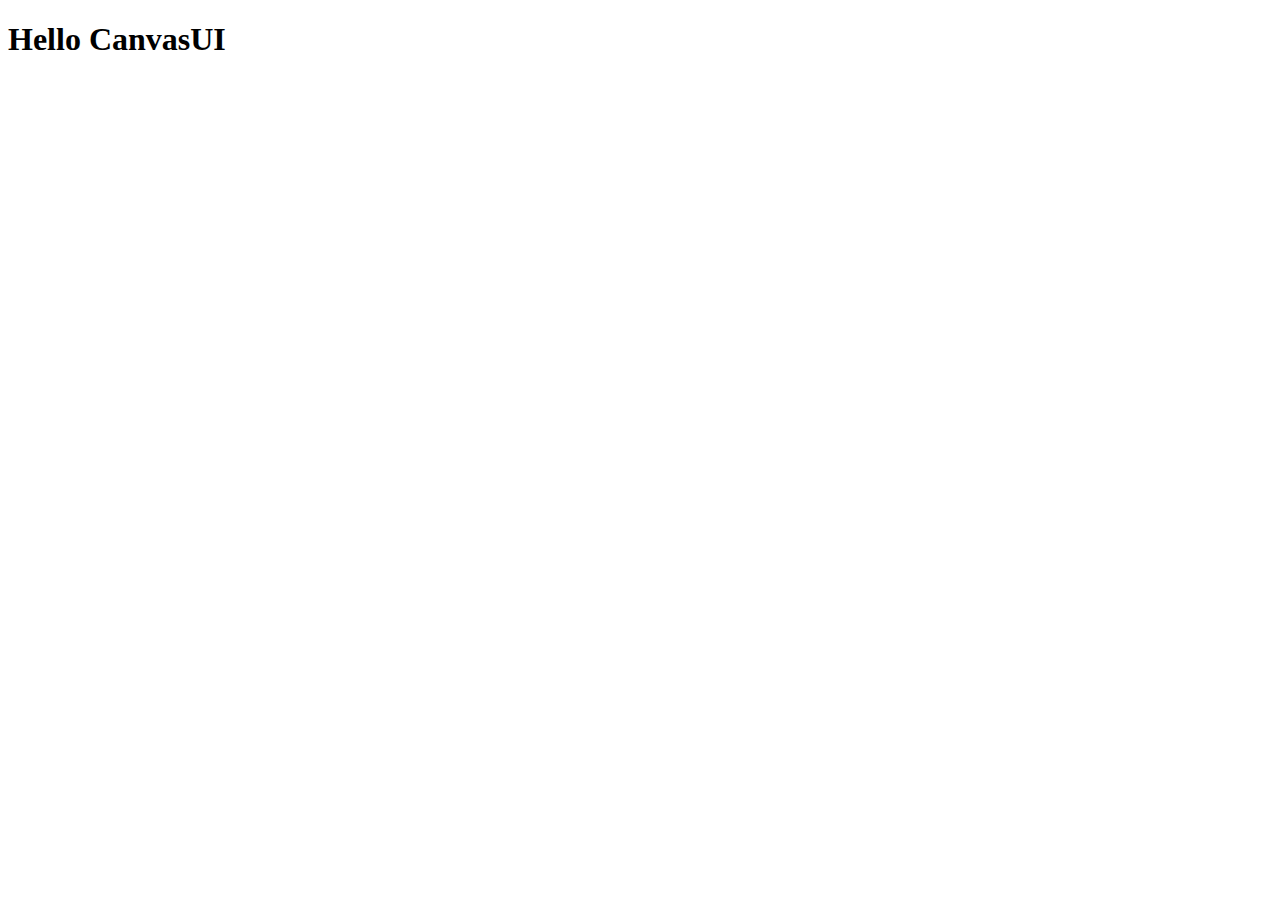
==== index.html @ c82106fd "Create index.html" ====
<!DOCTYPE html>
<html>
<head>
    <meta charset="UTF-8">
    <meta name="viewport" content="width=device-width, initial-scale=1.0">
    <title></title>
</head>
<body>
    <h1>Hello CanvasUI</h1>
</body>
</html>
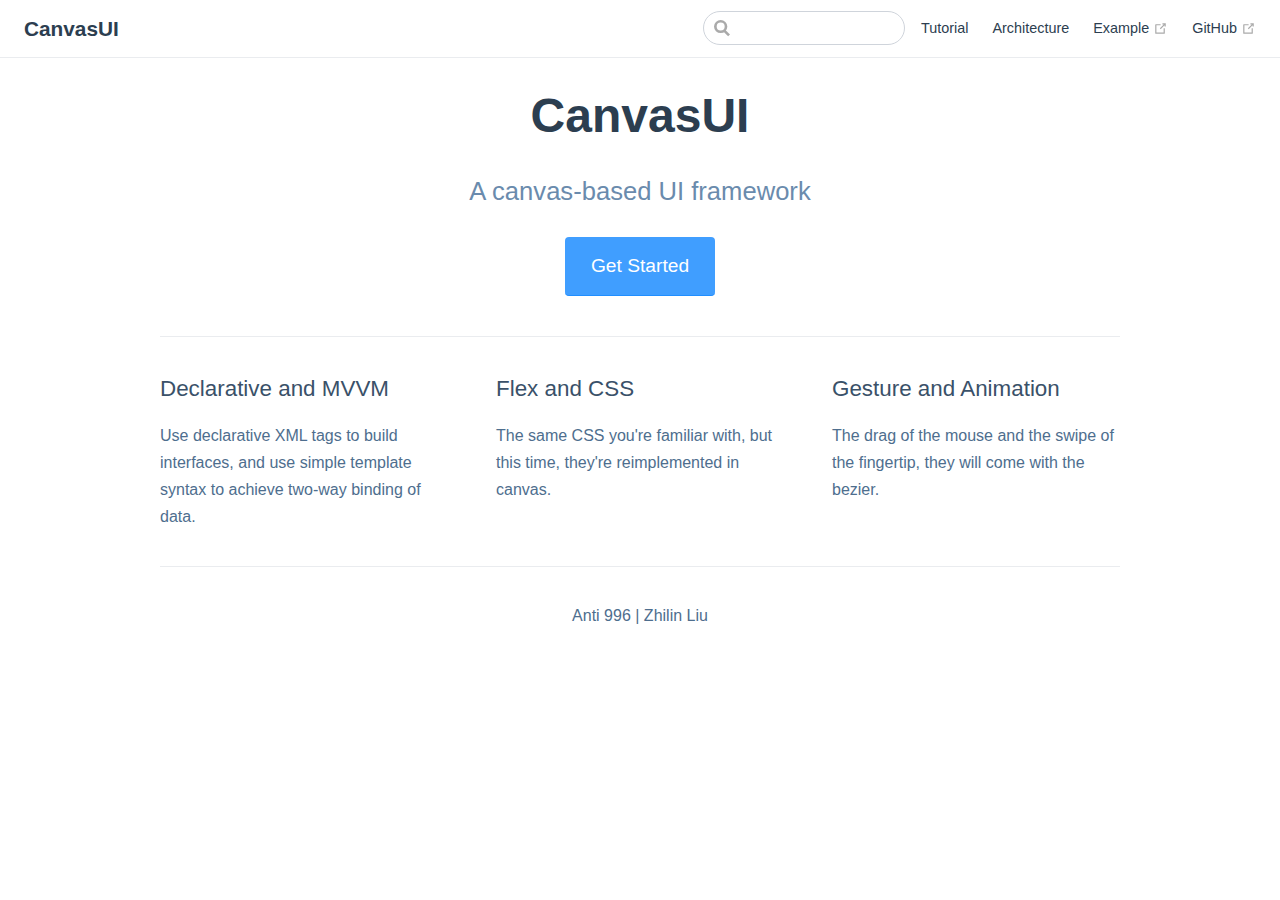
==== commit ed5552cb: "docs" ====
--- a/index.html
+++ b/index.html
@@ -1,11 +1,42 @@
 <!DOCTYPE html>
-<html>
-<head>
-    <meta charset="UTF-8">
-    <meta name="viewport" content="width=device-width, initial-scale=1.0">
-    <title></title>
-</head>
-<body>
-    <h1>Hello CanvasUI</h1>
-</body>
+<html lang="en-US">
+  <head>
+    <meta charset="utf-8">
+    <meta name="viewport" content="width=device-width,initial-scale=1">
+    <title>CanvasUI</title>
+    <meta name="generator" content="VuePress 1.9.7">
+    
+    <meta name="description" content="A canvas-based UI framework">
+    
+    <link rel="preload" href="/assets/css/0.styles.68cac97d.css" as="style"><link rel="preload" href="/assets/js/app.1a27c550.js" as="script"><link rel="preload" href="/assets/js/2.1fdbdfe2.js" as="script"><link rel="preload" href="/assets/js/7.fabf9ad3.js" as="script"><link rel="prefetch" href="/assets/js/3.8dc8bec0.js"><link rel="prefetch" href="/assets/js/4.f2395b78.js"><link rel="prefetch" href="/assets/js/5.ec38914c.js"><link rel="prefetch" href="/assets/js/6.1f639627.js"><link rel="prefetch" href="/assets/js/8.9f7fbe34.js"><link rel="prefetch" href="/assets/js/9.e9fbf378.js">
+    <link rel="stylesheet" href="/assets/css/0.styles.68cac97d.css">
+  </head>
+  <body>
+    <div id="app" data-server-rendered="true"><div class="theme-container no-sidebar"><header class="navbar"><div class="sidebar-button"><svg xmlns="http://www.w3.org/2000/svg" aria-hidden="true" role="img" viewBox="0 0 448 512" class="icon"><path fill="currentColor" d="M436 124H12c-6.627 0-12-5.373-12-12V80c0-6.627 5.373-12 12-12h424c6.627 0 12 5.373 12 12v32c0 6.627-5.373 12-12 12zm0 160H12c-6.627 0-12-5.373-12-12v-32c0-6.627 5.373-12 12-12h424c6.627 0 12 5.373 12 12v32c0 6.627-5.373 12-12 12zm0 160H12c-6.627 0-12-5.373-12-12v-32c0-6.627 5.373-12 12-12h424c6.627 0 12 5.373 12 12v32c0 6.627-5.373 12-12 12z"></path></svg></div> <a href="/" aria-current="page" class="home-link router-link-exact-active router-link-active"><!----> <span class="site-name">CanvasUI</span></a> <div class="links"><div class="search-box"><input aria-label="Search" autocomplete="off" spellcheck="false" value=""> <!----></div> <nav class="nav-links can-hide"><div class="nav-item"><a href="/tutorial/" class="nav-link">
+    Tutorial
+  </a></div><div class="nav-item"><a href="/architecture/" class="nav-link">
+    Architecture
+  </a></div><div class="nav-item"><a href="/example/" target="_blank" rel="noopener noreferrer" class="nav-link external">
+    Example
+    <span><svg xmlns="http://www.w3.org/2000/svg" aria-hidden="true" focusable="false" x="0px" y="0px" viewBox="0 0 100 100" width="15" height="15" class="icon outbound"><path fill="currentColor" d="M18.8,85.1h56l0,0c2.2,0,4-1.8,4-4v-32h-8v28h-48v-48h28v-8h-32l0,0c-2.2,0-4,1.8-4,4v56C14.8,83.3,16.6,85.1,18.8,85.1z"></path> <polygon fill="currentColor" points="45.7,48.7 51.3,54.3 77.2,28.5 77.2,37.2 85.2,37.2 85.2,14.9 62.8,14.9 62.8,22.9 71.5,22.9"></polygon></svg> <span class="sr-only">(opens new window)</span></span></a></div><div class="nav-item"><a href="https://github.com/canvasui/CanvasUI" target="_blank" rel="noopener noreferrer" class="nav-link external">
+    GitHub
+    <span><svg xmlns="http://www.w3.org/2000/svg" aria-hidden="true" focusable="false" x="0px" y="0px" viewBox="0 0 100 100" width="15" height="15" class="icon outbound"><path fill="currentColor" d="M18.8,85.1h56l0,0c2.2,0,4-1.8,4-4v-32h-8v28h-48v-48h28v-8h-32l0,0c-2.2,0-4,1.8-4,4v56C14.8,83.3,16.6,85.1,18.8,85.1z"></path> <polygon fill="currentColor" points="45.7,48.7 51.3,54.3 77.2,28.5 77.2,37.2 85.2,37.2 85.2,14.9 62.8,14.9 62.8,22.9 71.5,22.9"></polygon></svg> <span class="sr-only">(opens new window)</span></span></a></div> <!----></nav></div></header> <div class="sidebar-mask"></div> <aside class="sidebar"><nav class="nav-links"><div class="nav-item"><a href="/tutorial/" class="nav-link">
+    Tutorial
+  </a></div><div class="nav-item"><a href="/architecture/" class="nav-link">
+    Architecture
+  </a></div><div class="nav-item"><a href="/example/" target="_blank" rel="noopener noreferrer" class="nav-link external">
+    Example
+    <span><svg xmlns="http://www.w3.org/2000/svg" aria-hidden="true" focusable="false" x="0px" y="0px" viewBox="0 0 100 100" width="15" height="15" class="icon outbound"><path fill="currentColor" d="M18.8,85.1h56l0,0c2.2,0,4-1.8,4-4v-32h-8v28h-48v-48h28v-8h-32l0,0c-2.2,0-4,1.8-4,4v56C14.8,83.3,16.6,85.1,18.8,85.1z"></path> <polygon fill="currentColor" points="45.7,48.7 51.3,54.3 77.2,28.5 77.2,37.2 85.2,37.2 85.2,14.9 62.8,14.9 62.8,22.9 71.5,22.9"></polygon></svg> <span class="sr-only">(opens new window)</span></span></a></div><div class="nav-item"><a href="https://github.com/canvasui/CanvasUI" target="_blank" rel="noopener noreferrer" class="nav-link external">
+    GitHub
+    <span><svg xmlns="http://www.w3.org/2000/svg" aria-hidden="true" focusable="false" x="0px" y="0px" viewBox="0 0 100 100" width="15" height="15" class="icon outbound"><path fill="currentColor" d="M18.8,85.1h56l0,0c2.2,0,4-1.8,4-4v-32h-8v28h-48v-48h28v-8h-32l0,0c-2.2,0-4,1.8-4,4v56C14.8,83.3,16.6,85.1,18.8,85.1z"></path> <polygon fill="currentColor" points="45.7,48.7 51.3,54.3 77.2,28.5 77.2,37.2 85.2,37.2 85.2,14.9 62.8,14.9 62.8,22.9 71.5,22.9"></polygon></svg> <span class="sr-only">(opens new window)</span></span></a></div> <!----></nav>  <ul class="sidebar-links"><li><section class="sidebar-group depth-0"><p class="sidebar-heading open"><span>Home</span> <!----></p> <!----></section></li></ul> </aside> <main aria-labelledby="main-title" class="home"><header class="hero"><!----> <h1 id="main-title">
+        CanvasUI
+      </h1> <p class="description">
+        A canvas-based UI framework
+      </p> <p class="action"><a href="/tutorial/" class="nav-link action-button">
+    Get Started
+  </a></p></header> <div class="features"><div class="feature"><h2>Declarative and MVVM</h2> <p>Use declarative XML tags to build interfaces, and use simple template syntax to achieve two-way binding of data.</p></div><div class="feature"><h2>Flex and CSS</h2> <p>The same CSS you're familiar with, but this time, they're reimplemented in canvas.</p></div><div class="feature"><h2>Gesture and Animation</h2> <p>The drag of the mouse and the swipe of the fingertip, they will come with the bezier.</p></div></div> <div class="theme-default-content custom content__default"></div> <div class="footer">
+      Anti 996 | Zhilin Liu
+    </div></main></div><div class="global-ui"></div></div>
+    <script src="/assets/js/app.1a27c550.js" defer></script><script src="/assets/js/2.1fdbdfe2.js" defer></script><script src="/assets/js/7.fabf9ad3.js" defer></script>
+  </body>
 </html>
--- a/assets/css/0.styles.68cac97d.css
+++ b/assets/css/0.styles.68cac97d.css
@@ -0,0 +1 @@
+code[class*=language-],pre[class*=language-]{color:#ccc;background:none;font-family:Consolas,Monaco,Andale Mono,Ubuntu Mono,monospace;font-size:1em;text-align:left;white-space:pre;word-spacing:normal;word-break:normal;word-wrap:normal;line-height:1.5;-moz-tab-size:4;-o-tab-size:4;tab-size:4;-webkit-hyphens:none;hyphens:none}pre[class*=language-]{padding:1em;margin:.5em 0;overflow:auto}:not(pre)>code[class*=language-],pre[class*=language-]{background:#2d2d2d}:not(pre)>code[class*=language-]{padding:.1em;border-radius:.3em;white-space:normal}.token.block-comment,.token.cdata,.token.comment,.token.doctype,.token.prolog{color:#999}.token.punctuation{color:#ccc}.token.attr-name,.token.deleted,.token.namespace,.token.tag{color:#e2777a}.token.function-name{color:#6196cc}.token.boolean,.token.function,.token.number{color:#f08d49}.token.class-name,.token.constant,.token.property,.token.symbol{color:#f8c555}.token.atrule,.token.builtin,.token.important,.token.keyword,.token.selector{color:#cc99cd}.token.attr-value,.token.char,.token.regex,.token.string,.token.variable{color:#7ec699}.token.entity,.token.operator,.token.url{color:#67cdcc}.token.bold,.token.important{font-weight:700}.token.italic{font-style:italic}.token.entity{cursor:help}.token.inserted{color:green}.theme-default-content code{color:#476582;padding:.25rem .5rem;margin:0;font-size:.85em;background-color:rgba(27,31,35,.05);border-radius:3px}.theme-default-content code .token.deleted{color:#ec5975}.theme-default-content code .token.inserted{color:#409eff}.theme-default-content pre,.theme-default-content pre[class*=language-]{line-height:1.4;padding:1.25rem 1.5rem;margin:.85rem 0;background-color:#282c34;border-radius:6px;overflow:auto}.theme-default-content pre[class*=language-] code,.theme-default-content pre code{color:#fff;padding:0;background-color:transparent;border-radius:0}div[class*=language-]{position:relative;background-color:#282c34;border-radius:6px}div[class*=language-] .highlight-lines{-webkit-user-select:none;user-select:none;padding-top:1.3rem;position:absolute;top:0;left:0;width:100%;line-height:1.4}div[class*=language-] .highlight-lines .highlighted{background-color:rgba(0,0,0,.66)}div[class*=language-] pre,div[class*=language-] pre[class*=language-]{background:transparent;position:relative;z-index:1}div[class*=language-]:before{position:absolute;z-index:3;top:.8em;right:1em;font-size:.75rem;color:hsla(0,0%,100%,.4)}div[class*=language-]:not(.line-numbers-mode) .line-numbers-wrapper{display:none}div[class*=language-].line-numbers-mode .highlight-lines .highlighted{position:relative}div[class*=language-].line-numbers-mode .highlight-lines .highlighted:before{content:" ";position:absolute;z-index:3;left:0;top:0;display:block;width:3.5rem;height:100%;background-color:rgba(0,0,0,.66)}div[class*=language-].line-numbers-mode pre{padding-left:4.5rem;vertical-align:middle}div[class*=language-].line-numbers-mode .line-numbers-wrapper{position:absolute;top:0;width:3.5rem;text-align:center;color:hsla(0,0%,100%,.3);padding:1.25rem 0;line-height:1.4}div[class*=language-].line-numbers-mode .line-numbers-wrapper br{-webkit-user-select:none;user-select:none}div[class*=language-].line-numbers-mode .line-numbers-wrapper .line-number{position:relative;z-index:4;-webkit-user-select:none;user-select:none;font-size:.85em}div[class*=language-].line-numbers-mode:after{content:"";position:absolute;z-index:2;top:0;left:0;width:3.5rem;height:100%;border-radius:6px 0 0 6px;border-right:1px solid rgba(0,0,0,.66);background-color:#282c34}div[class~=language-js]:before{content:"js"}div[class~=language-ts]:before{content:"ts"}div[class~=language-html]:before{content:"html"}div[class~=language-md]:before{content:"md"}div[class~=language-vue]:before{content:"vue"}div[class~=language-css]:before{content:"css"}div[class~=language-sass]:before{content:"sass"}div[class~=language-scss]:before{content:"scss"}div[class~=language-less]:before{content:"less"}div[class~=language-stylus]:before{content:"stylus"}div[class~=language-go]:before{content:"go"}div[class~=language-java]:before{content:"java"}div[class~=language-c]:before{content:"c"}div[class~=language-sh]:before{content:"sh"}div[class~=language-yaml]:before{content:"yaml"}div[class~=language-py]:before{content:"py"}div[class~=language-docker]:before{content:"docker"}div[class~=language-dockerfile]:before{content:"dockerfile"}div[class~=language-makefile]:before{content:"makefile"}div[class~=language-javascript]:before{content:"js"}div[class~=language-typescript]:before{content:"ts"}div[class~=language-markup]:before{content:"html"}div[class~=language-markdown]:before{content:"md"}div[class~=language-json]:before{content:"json"}div[class~=language-ruby]:before{content:"rb"}div[class~=language-python]:before{content:"py"}div[class~=language-bash]:before{content:"sh"}div[class~=language-php]:before{content:"php"}.custom-block .custom-block-title{font-weight:600;margin-bottom:-.4rem}.custom-block.danger,.custom-block.tip,.custom-block.warning{padding:.1rem 1.5rem;border-left-width:.5rem;border-left-style:solid;margin:1rem 0}.custom-block.tip{background-color:#f3f5f7;border-color:#42b983}.custom-block.warning{background-color:rgba(255,229,100,.3);border-color:#e7c000;color:#6b5900}.custom-block.warning .custom-block-title{color:#b29400}.custom-block.warning a{color:#2c3e50}.custom-block.danger{background-color:#ffe6e6;border-color:#c00;color:#4d0000}.custom-block.danger .custom-block-title{color:#900}.custom-block.danger a{color:#2c3e50}.custom-block.details{display:block;position:relative;border-radius:2px;margin:1.6em 0;padding:1.6em;background-color:#eee}.custom-block.details h4{margin-top:0}.custom-block.details figure:last-child,.custom-block.details p:last-child{margin-bottom:0;padding-bottom:0}.custom-block.details summary{outline:none;cursor:pointer}.arrow{display:inline-block;width:0;height:0}.arrow.up{border-bottom:6px solid #ccc}.arrow.down,.arrow.up{border-left:4px solid transparent;border-right:4px solid transparent}.arrow.down{border-top:6px solid #ccc}.arrow.right{border-left:6px solid #ccc}.arrow.left,.arrow.right{border-top:4px solid transparent;border-bottom:4px solid transparent}.arrow.left{border-right:6px solid #ccc}.theme-default-content:not(.custom){max-width:740px;margin:0 auto;padding:2rem 2.5rem}@media (max-width:959px){.theme-default-content:not(.custom){padding:2rem}}@media (max-width:419px){.theme-default-content:not(.custom){padding:1.5rem}}.table-of-contents .badge{vertical-align:middle}body,html{padding:0;margin:0;background-color:#fff}body{font-family:-apple-system,BlinkMacSystemFont,Segoe UI,Roboto,Oxygen,Ubuntu,Cantarell,Fira Sans,Droid Sans,Helvetica Neue,sans-serif;-webkit-font-smoothing:antialiased;-moz-osx-font-smoothing:grayscale;font-size:16px;color:#2c3e50}.page{padding-left:20rem}.navbar{z-index:20;right:0;height:3.6rem;background-color:#fff;box-sizing:border-box;border-bottom:1px solid #eaecef}.navbar,.sidebar-mask{position:fixed;top:0;left:0}.sidebar-mask{z-index:9;width:100vw;height:100vh;display:none}.sidebar{font-size:16px;background-color:#fff;width:20rem;position:fixed;z-index:10;margin:0;top:3.6rem;left:0;bottom:0;box-sizing:border-box;border-right:1px solid #eaecef;overflow-y:auto}.theme-default-content:not(.custom)>:first-child{margin-top:3.6rem}.theme-default-content:not(.custom) a:hover{text-decoration:underline}.theme-default-content:not(.custom) p.demo{padding:1rem 1.5rem;border:1px solid #ddd;border-radius:4px}.theme-default-content:not(.custom) img{max-width:100%}.theme-default-content.custom{padding:0;margin:0}.theme-default-content.custom img{max-width:100%}a{font-weight:500;text-decoration:none}a,p a code{color:#409eff}p a code{font-weight:400}kbd{background:#eee;border:.15rem solid #ddd;border-bottom:.25rem solid #ddd;border-radius:.15rem;padding:0 .15em}blockquote{font-size:1rem;color:#999;border-left:.2rem solid #dfe2e5;margin:1rem 0;padding:.25rem 0 .25rem 1rem}blockquote>p{margin:0}ol,ul{padding-left:1.2em}strong{font-weight:600}h1,h2,h3,h4,h5,h6{font-weight:600;line-height:1.25}.theme-default-content:not(.custom)>h1,.theme-default-content:not(.custom)>h2,.theme-default-content:not(.custom)>h3,.theme-default-content:not(.custom)>h4,.theme-default-content:not(.custom)>h5,.theme-default-content:not(.custom)>h6{margin-top:-3.1rem;padding-top:4.6rem;margin-bottom:0}.theme-default-content:not(.custom)>h1:first-child,.theme-default-content:not(.custom)>h2:first-child,.theme-default-content:not(.custom)>h3:first-child,.theme-default-content:not(.custom)>h4:first-child,.theme-default-content:not(.custom)>h5:first-child,.theme-default-content:not(.custom)>h6:first-child{margin-top:-1.5rem;margin-bottom:1rem}.theme-default-content:not(.custom)>h1:first-child+.custom-block,.theme-default-content:not(.custom)>h1:first-child+p,.theme-default-content:not(.custom)>h1:first-child+pre,.theme-default-content:not(.custom)>h2:first-child+.custom-block,.theme-default-content:not(.custom)>h2:first-child+p,.theme-default-content:not(.custom)>h2:first-child+pre,.theme-default-content:not(.custom)>h3:first-child+.custom-block,.theme-default-content:not(.custom)>h3:first-child+p,.theme-default-content:not(.custom)>h3:first-child+pre,.theme-default-content:not(.custom)>h4:first-child+.custom-block,.theme-default-content:not(.custom)>h4:first-child+p,.theme-default-content:not(.custom)>h4:first-child+pre,.theme-default-content:not(.custom)>h5:first-child+.custom-block,.theme-default-content:not(.custom)>h5:first-child+p,.theme-default-content:not(.custom)>h5:first-child+pre,.theme-default-content:not(.custom)>h6:first-child+.custom-block,.theme-default-content:not(.custom)>h6:first-child+p,.theme-default-content:not(.custom)>h6:first-child+pre{margin-top:2rem}h1:focus .header-anchor,h1:hover .header-anchor,h2:focus .header-anchor,h2:hover .header-anchor,h3:focus .header-anchor,h3:hover .header-anchor,h4:focus .header-anchor,h4:hover .header-anchor,h5:focus .header-anchor,h5:hover .header-anchor,h6:focus .header-anchor,h6:hover .header-anchor{opacity:1}h1{font-size:2.2rem}h2{font-size:1.65rem;padding-bottom:.3rem;border-bottom:1px solid #eaecef}h3{font-size:1.35rem}a.header-anchor{font-size:.85em;float:left;margin-left:-.87em;padding-right:.23em;margin-top:.125em;opacity:0}a.header-anchor:focus,a.header-anchor:hover{text-decoration:none}.line-number,code,kbd{font-family:source-code-pro,Menlo,Monaco,Consolas,Courier New,monospace}ol,p,ul{line-height:1.7}hr{border:0;border-top:1px solid #eaecef}table{border-collapse:collapse;margin:1rem 0;display:block;overflow-x:auto}tr{border-top:1px solid #dfe2e5}tr:nth-child(2n){background-color:#f6f8fa}td,th{border:1px solid #dfe2e5;padding:.6em 1em}.theme-container.sidebar-open .sidebar-mask{display:block}.theme-container.no-navbar .theme-default-content:not(.custom)>h1,.theme-container.no-navbar h2,.theme-container.no-navbar h3,.theme-container.no-navbar h4,.theme-container.no-navbar h5,.theme-container.no-navbar h6{margin-top:1.5rem;padding-top:0}.theme-container.no-navbar .sidebar{top:0}@media (min-width:720px){.theme-container.no-sidebar .sidebar{display:none}.theme-container.no-sidebar .page{padding-left:0}}@media (max-width:959px){.sidebar{font-size:15px;width:16.4rem}.page{padding-left:16.4rem}}@media (max-width:719px){.sidebar{top:0;padding-top:3.6rem;transform:translateX(-100%);transition:transform .2s ease}.page{padding-left:0}.theme-container.sidebar-open .sidebar{transform:translateX(0)}.theme-container.no-navbar .sidebar{padding-top:0}}@media (max-width:419px){h1{font-size:1.9rem}.theme-default-content div[class*=language-]{margin:.85rem -1.5rem;border-radius:0}}#nprogress{pointer-events:none}#nprogress .bar{background:#409eff;position:fixed;z-index:1031;top:0;left:0;width:100%;height:2px}#nprogress .peg{display:block;position:absolute;right:0;width:100px;height:100%;box-shadow:0 0 10px #409eff,0 0 5px #409eff;opacity:1;transform:rotate(3deg) translateY(-4px)}#nprogress .spinner{display:block;position:fixed;z-index:1031;top:15px;right:15px}#nprogress .spinner-icon{width:18px;height:18px;box-sizing:border-box;border-color:#409eff transparent transparent #409eff;border-style:solid;border-width:2px;border-radius:50%;-webkit-animation:nprogress-spinner .4s linear infinite;animation:nprogress-spinner .4s linear infinite}.nprogress-custom-parent{overflow:hidden;position:relative}.nprogress-custom-parent #nprogress .bar,.nprogress-custom-parent #nprogress .spinner{position:absolute}@-webkit-keyframes nprogress-spinner{0%{transform:rotate(0deg)}to{transform:rotate(1turn)}}@keyframes nprogress-spinner{0%{transform:rotate(0deg)}to{transform:rotate(1turn)}}.icon.outbound{color:#aaa;display:inline-block;vertical-align:middle;position:relative;top:-1px}.sr-only{position:absolute;width:1px;height:1px;padding:0;margin:-1px;overflow:hidden;clip:rect(0,0,0,0);white-space:nowrap;border-width:0}.home{padding:3.6rem 2rem 0;max-width:960px;margin:0 auto;display:block}.home .hero{text-align:center}.home .hero img{max-width:100%;max-height:280px;display:block;margin:3rem auto 1.5rem}.home .hero h1{font-size:3rem}.home .hero .action,.home .hero .description,.home .hero h1{margin:1.8rem auto}.home .hero .description{max-width:35rem;font-size:1.6rem;line-height:1.3;color:#6a8bad}.home .hero .action-button{display:inline-block;font-size:1.2rem;color:#fff;background-color:#409eff;padding:.8rem 1.6rem;border-radius:4px;transition:background-color .1s ease;box-sizing:border-box;border-bottom:1px solid #208eff}.home .hero .action-button:hover{background-color:#53a8ff}.home .features{border-top:1px solid #eaecef;padding:1.2rem 0;margin-top:2.5rem;display:flex;flex-wrap:wrap;align-items:flex-start;align-content:stretch;justify-content:space-between}.home .feature{flex-grow:1;flex-basis:30%;max-width:30%}.home .feature h2{font-size:1.4rem;font-weight:500;border-bottom:none;padding-bottom:0;color:#3a5169}.home .feature p{color:#4e6e8e}.home .footer{padding:2.5rem;border-top:1px solid #eaecef;text-align:center;color:#4e6e8e}@media (max-width:719px){.home .features{flex-direction:column}.home .feature{max-width:100%;padding:0 2.5rem}}@media (max-width:419px){.home{padding-left:1.5rem;padding-right:1.5rem}.home .hero img{max-height:210px;margin:2rem auto 1.2rem}.home .hero h1{font-size:2rem}.home .hero .action,.home .hero .description,.home .hero h1{margin:1.2rem auto}.home .hero .description{font-size:1.2rem}.home .hero .action-button{font-size:1rem;padding:.6rem 1.2rem}.home .feature h2{font-size:1.25rem}}.search-box{display:inline-block;position:relative;margin-right:1rem}.search-box input{cursor:text;width:10rem;height:2rem;color:#4e6e8e;display:inline-block;border:1px solid #cfd4db;border-radius:2rem;font-size:.9rem;line-height:2rem;padding:0 .5rem 0 2rem;outline:none;transition:all .2s ease;background:#fff url(/assets/img/search.83621669.svg) .6rem .5rem no-repeat;background-size:1rem}.search-box input:focus{cursor:auto;border-color:#409eff}.search-box .suggestions{background:#fff;width:20rem;position:absolute;top:2rem;border:1px solid #cfd4db;border-radius:6px;padding:.4rem;list-style-type:none}.search-box .suggestions.align-right{right:0}.search-box .suggestion{line-height:1.4;padding:.4rem .6rem;border-radius:4px;cursor:pointer}.search-box .suggestion a{white-space:normal;color:#5d82a6}.search-box .suggestion a .page-title{font-weight:600}.search-box .suggestion a .header{font-size:.9em;margin-left:.25em}.search-box .suggestion.focused{background-color:#f3f4f5}.search-box .suggestion.focused a{color:#409eff}@media (max-width:959px){.search-box input{cursor:pointer;width:0;border-color:transparent;position:relative}.search-box input:focus{cursor:text;left:0;width:10rem}}@media (-ms-high-contrast:none){.search-box input{height:2rem}}@media (max-width:959px) and (min-width:719px){.search-box .suggestions{left:0}}@media (max-width:719px){.search-box{margin-right:0}.search-box input{left:1rem}.search-box .suggestions{right:0}}@media (max-width:419px){.search-box .suggestions{width:calc(100vw - 4rem)}.search-box input:focus{width:8rem}}.sidebar-button{cursor:pointer;display:none;width:1.25rem;height:1.25rem;position:absolute;padding:.6rem;top:.6rem;left:1rem}.sidebar-button .icon{display:block;width:1.25rem;height:1.25rem}@media (max-width:719px){.sidebar-button{display:block}}.dropdown-enter,.dropdown-leave-to{height:0!important}.dropdown-wrapper{cursor:pointer}.dropdown-wrapper .dropdown-title,.dropdown-wrapper .mobile-dropdown-title{display:block;font-size:.9rem;font-family:inherit;cursor:inherit;padding:inherit;line-height:1.4rem;background:transparent;border:none;font-weight:500;color:#2c3e50}.dropdown-wrapper .dropdown-title:hover,.dropdown-wrapper .mobile-dropdown-title:hover{border-color:transparent}.dropdown-wrapper .dropdown-title .arrow,.dropdown-wrapper .mobile-dropdown-title .arrow{vertical-align:middle;margin-top:-1px;margin-left:.4rem}.dropdown-wrapper .mobile-dropdown-title{display:none;font-weight:600}.dropdown-wrapper .mobile-dropdown-title font-size inherit:hover{color:#409eff}.dropdown-wrapper .nav-dropdown .dropdown-item{color:inherit;line-height:1.7rem}.dropdown-wrapper .nav-dropdown .dropdown-item h4{margin:.45rem 0 0;border-top:1px solid #eee;padding:1rem 1.5rem .45rem 1.25rem}.dropdown-wrapper .nav-dropdown .dropdown-item .dropdown-subitem-wrapper{padding:0;list-style:none}.dropdown-wrapper .nav-dropdown .dropdown-item .dropdown-subitem-wrapper .dropdown-subitem{font-size:.9em}.dropdown-wrapper .nav-dropdown .dropdown-item a{display:block;line-height:1.7rem;position:relative;border-bottom:none;font-weight:400;margin-bottom:0;padding:0 1.5rem 0 1.25rem}.dropdown-wrapper .nav-dropdown .dropdown-item a.router-link-active,.dropdown-wrapper .nav-dropdown .dropdown-item a:hover{color:#409eff}.dropdown-wrapper .nav-dropdown .dropdown-item a.router-link-active:after{content:"";width:0;height:0;border-left:5px solid #409eff;border-top:3px solid transparent;border-bottom:3px solid transparent;position:absolute;top:calc(50% - 2px);left:9px}.dropdown-wrapper .nav-dropdown .dropdown-item:first-child h4{margin-top:0;padding-top:0;border-top:0}@media (max-width:719px){.dropdown-wrapper.open .dropdown-title{margin-bottom:.5rem}.dropdown-wrapper .dropdown-title{display:none}.dropdown-wrapper .mobile-dropdown-title{display:block}.dropdown-wrapper .nav-dropdown{transition:height .1s ease-out;overflow:hidden}.dropdown-wrapper .nav-dropdown .dropdown-item h4{border-top:0;margin-top:0;padding-top:0}.dropdown-wrapper .nav-dropdown .dropdown-item>a,.dropdown-wrapper .nav-dropdown .dropdown-item h4{font-size:15px;line-height:2rem}.dropdown-wrapper .nav-dropdown .dropdown-item .dropdown-subitem{font-size:14px;padding-left:1rem}}@media (min-width:719px){.dropdown-wrapper{height:1.8rem}.dropdown-wrapper.open .nav-dropdown,.dropdown-wrapper:hover .nav-dropdown{display:block!important}.dropdown-wrapper.open:blur{display:none}.dropdown-wrapper .nav-dropdown{display:none;height:auto!important;box-sizing:border-box;max-height:calc(100vh - 2.7rem);overflow-y:auto;position:absolute;top:100%;right:0;background-color:#fff;padding:.6rem 0;border:1px solid;border-color:#ddd #ddd #ccc;text-align:left;border-radius:.25rem;white-space:nowrap;margin:0}}.nav-links{display:inline-block}.nav-links a{line-height:1.4rem;color:inherit}.nav-links a.router-link-active,.nav-links a:hover{color:#409eff}.nav-links .nav-item{position:relative;display:inline-block;margin-left:1.5rem;line-height:2rem}.nav-links .nav-item:first-child{margin-left:0}.nav-links .repo-link{margin-left:1.5rem}@media (max-width:719px){.nav-links .nav-item,.nav-links .repo-link{margin-left:0}}@media (min-width:719px){.nav-links a.router-link-active,.nav-links a:hover{color:#2c3e50}.nav-item>a:not(.external).router-link-active,.nav-item>a:not(.external):hover{margin-bottom:-2px;border-bottom:2px solid #4fa6ff}}.navbar{padding:.7rem 1.5rem;line-height:2.2rem}.navbar a,.navbar img,.navbar span{display:inline-block}.navbar .logo{height:2.2rem;min-width:2.2rem;margin-right:.8rem;vertical-align:top}.navbar .site-name{font-size:1.3rem;font-weight:600;color:#2c3e50;position:relative}.navbar .links{padding-left:1.5rem;box-sizing:border-box;background-color:#fff;white-space:nowrap;font-size:.9rem;position:absolute;right:1.5rem;top:.7rem;display:flex}.navbar .links .search-box{flex:0 0 auto;vertical-align:top}@media (max-width:719px){.navbar{padding-left:4rem}.navbar .can-hide{display:none}.navbar .links{padding-left:1.5rem}.navbar .site-name{width:calc(100vw - 9.4rem);overflow:hidden;white-space:nowrap;text-overflow:ellipsis}}.page-edit{max-width:740px;margin:0 auto;padding:2rem 2.5rem}@media (max-width:959px){.page-edit{padding:2rem}}@media (max-width:419px){.page-edit{padding:1.5rem}}.page-edit{padding-top:1rem;padding-bottom:1rem;overflow:auto}.page-edit .edit-link{display:inline-block}.page-edit .edit-link a{color:#4e6e8e;margin-right:.25rem}.page-edit .last-updated{float:right;font-size:.9em}.page-edit .last-updated .prefix{font-weight:500;color:#4e6e8e}.page-edit .last-updated .time{font-weight:400;color:#767676}@media (max-width:719px){.page-edit .edit-link{margin-bottom:.5rem}.page-edit .last-updated{font-size:.8em;float:none;text-align:left}}.page-nav{max-width:740px;margin:0 auto;padding:2rem 2.5rem}@media (max-width:959px){.page-nav{padding:2rem}}@media (max-width:419px){.page-nav{padding:1.5rem}}.page-nav{padding-top:1rem;padding-bottom:0}.page-nav .inner{min-height:2rem;margin-top:0;border-top:1px solid #eaecef;padding-top:1rem;overflow:auto}.page-nav .next{float:right}.page{padding-bottom:2rem;display:block}.sidebar-group .sidebar-group{padding-left:.5em}.sidebar-group:not(.collapsable) .sidebar-heading:not(.clickable){cursor:auto;color:inherit}.sidebar-group.is-sub-group{padding-left:0}.sidebar-group.is-sub-group>.sidebar-heading{font-size:.95em;line-height:1.4;font-weight:400;padding-left:2rem}.sidebar-group.is-sub-group>.sidebar-heading:not(.clickable){opacity:.5}.sidebar-group.is-sub-group>.sidebar-group-items{padding-left:1rem}.sidebar-group.is-sub-group>.sidebar-group-items>li>.sidebar-link{font-size:.95em;border-left:none}.sidebar-group.depth-2>.sidebar-heading{border-left:none}.sidebar-heading{color:#2c3e50;transition:color .15s ease;cursor:pointer;font-size:1.1em;font-weight:700;padding:.35rem 1.5rem .35rem 1.25rem;width:100%;box-sizing:border-box;margin:0;border-left:.25rem solid transparent}.sidebar-heading.open,.sidebar-heading:hover{color:inherit}.sidebar-heading .arrow{position:relative;top:-.12em;left:.5em}.sidebar-heading.clickable.active{font-weight:600;color:#409eff;border-left-color:#409eff}.sidebar-heading.clickable:hover{color:#409eff}.sidebar-group-items{transition:height .1s ease-out;font-size:.95em;overflow:hidden}.sidebar .sidebar-sub-headers{padding-left:1rem;font-size:.95em}a.sidebar-link{font-size:1em;font-weight:400;display:inline-block;color:#2c3e50;border-left:.25rem solid transparent;padding:.35rem 1rem .35rem 1.25rem;line-height:1.4;width:100%;box-sizing:border-box}a.sidebar-link:hover{color:#409eff}a.sidebar-link.active{font-weight:600;color:#409eff;border-left-color:#409eff}.sidebar-group a.sidebar-link{padding-left:2rem}.sidebar-sub-headers a.sidebar-link{padding-top:.25rem;padding-bottom:.25rem;border-left:none}.sidebar-sub-headers a.sidebar-link.active{font-weight:500}.sidebar ul{padding:0;margin:0;list-style-type:none}.sidebar a{display:inline-block}.sidebar .nav-links{display:none;border-bottom:1px solid #eaecef;padding:.5rem 0 .75rem}.sidebar .nav-links a{font-weight:600}.sidebar .nav-links .nav-item,.sidebar .nav-links .repo-link{display:block;line-height:1.25rem;font-size:1.1em;padding:.5rem 0 .5rem 1.5rem}.sidebar>.sidebar-links{padding:1.5rem 0}.sidebar>.sidebar-links>li>a.sidebar-link{font-size:1.1em;line-height:1.7;font-weight:700}.sidebar>.sidebar-links>li:not(:first-child){margin-top:.75rem}@media (max-width:719px){.sidebar .nav-links{display:block}.sidebar .nav-links .dropdown-wrapper .nav-dropdown .dropdown-item a.router-link-active:after{top:calc(1rem - 2px)}.sidebar>.sidebar-links{padding:1rem 0}}.badge[data-v-15b7b770]{display:inline-block;font-size:14px;height:18px;line-height:18px;border-radius:3px;padding:0 6px;color:#fff}.badge.green[data-v-15b7b770],.badge.tip[data-v-15b7b770],.badge[data-v-15b7b770]{background-color:#42b983}.badge.error[data-v-15b7b770]{background-color:#da5961}.badge.warn[data-v-15b7b770],.badge.warning[data-v-15b7b770],.badge.yellow[data-v-15b7b770]{background-color:#e7c000}.badge+.badge[data-v-15b7b770]{margin-left:5px}.theme-code-block[data-v-759a7d02]{display:none}.theme-code-block__active[data-v-759a7d02]{display:block}.theme-code-block>pre[data-v-759a7d02]{background-color:orange}.theme-code-group__nav[data-v-deefee04]{margin-bottom:-35px;background-color:#282c34;padding-bottom:22px;border-top-left-radius:6px;border-top-right-radius:6px;padding-left:10px;padding-top:10px}.theme-code-group__ul[data-v-deefee04]{margin:auto 0;padding-left:0;display:inline-flex;list-style:none}.theme-code-group__nav-tab[data-v-deefee04]{border:0;padding:5px;cursor:pointer;background-color:transparent;font-size:.85em;line-height:1.4;color:hsla(0,0%,100%,.9);font-weight:600}.theme-code-group__nav-tab-active[data-v-deefee04]{border-bottom:1px solid #42b983}.pre-blank[data-v-deefee04]{color:#42b983}--- a/assets/css/0.styles.68cac97d.css
+++ b/assets/css/0.styles.68cac97d.css
@@ -0,0 +1 @@
+code[class*=language-],pre[class*=language-]{color:#ccc;background:none;font-family:Consolas,Monaco,Andale Mono,Ubuntu Mono,monospace;font-size:1em;text-align:left;white-space:pre;word-spacing:normal;word-break:normal;word-wrap:normal;line-height:1.5;-moz-tab-size:4;-o-tab-size:4;tab-size:4;-webkit-hyphens:none;hyphens:none}pre[class*=language-]{padding:1em;margin:.5em 0;overflow:auto}:not(pre)>code[class*=language-],pre[class*=language-]{background:#2d2d2d}:not(pre)>code[class*=language-]{padding:.1em;border-radius:.3em;white-space:normal}.token.block-comment,.token.cdata,.token.comment,.token.doctype,.token.prolog{color:#999}.token.punctuation{color:#ccc}.token.attr-name,.token.deleted,.token.namespace,.token.tag{color:#e2777a}.token.function-name{color:#6196cc}.token.boolean,.token.function,.token.number{color:#f08d49}.token.class-name,.token.constant,.token.property,.token.symbol{color:#f8c555}.token.atrule,.token.builtin,.token.important,.token.keyword,.token.selector{color:#cc99cd}.token.attr-value,.token.char,.token.regex,.token.string,.token.variable{color:#7ec699}.token.entity,.token.operator,.token.url{color:#67cdcc}.token.bold,.token.important{font-weight:700}.token.italic{font-style:italic}.token.entity{cursor:help}.token.inserted{color:green}.theme-default-content code{color:#476582;padding:.25rem .5rem;margin:0;font-size:.85em;background-color:rgba(27,31,35,.05);border-radius:3px}.theme-default-content code .token.deleted{color:#ec5975}.theme-default-content code .token.inserted{color:#409eff}.theme-default-content pre,.theme-default-content pre[class*=language-]{line-height:1.4;padding:1.25rem 1.5rem;margin:.85rem 0;background-color:#282c34;border-radius:6px;overflow:auto}.theme-default-content pre[class*=language-] code,.theme-default-content pre code{color:#fff;padding:0;background-color:transparent;border-radius:0}div[class*=language-]{position:relative;background-color:#282c34;border-radius:6px}div[class*=language-] .highlight-lines{-webkit-user-select:none;user-select:none;padding-top:1.3rem;position:absolute;top:0;left:0;width:100%;line-height:1.4}div[class*=language-] .highlight-lines .highlighted{background-color:rgba(0,0,0,.66)}div[class*=language-] pre,div[class*=language-] pre[class*=language-]{background:transparent;position:relative;z-index:1}div[class*=language-]:before{position:absolute;z-index:3;top:.8em;right:1em;font-size:.75rem;color:hsla(0,0%,100%,.4)}div[class*=language-]:not(.line-numbers-mode) .line-numbers-wrapper{display:none}div[class*=language-].line-numbers-mode .highlight-lines .highlighted{position:relative}div[class*=language-].line-numbers-mode .highlight-lines .highlighted:before{content:" ";position:absolute;z-index:3;left:0;top:0;display:block;width:3.5rem;height:100%;background-color:rgba(0,0,0,.66)}div[class*=language-].line-numbers-mode pre{padding-left:4.5rem;vertical-align:middle}div[class*=language-].line-numbers-mode .line-numbers-wrapper{position:absolute;top:0;width:3.5rem;text-align:center;color:hsla(0,0%,100%,.3);padding:1.25rem 0;line-height:1.4}div[class*=language-].line-numbers-mode .line-numbers-wrapper br{-webkit-user-select:none;user-select:none}div[class*=language-].line-numbers-mode .line-numbers-wrapper .line-number{position:relative;z-index:4;-webkit-user-select:none;user-select:none;font-size:.85em}div[class*=language-].line-numbers-mode:after{content:"";position:absolute;z-index:2;top:0;left:0;width:3.5rem;height:100%;border-radius:6px 0 0 6px;border-right:1px solid rgba(0,0,0,.66);background-color:#282c34}div[class~=language-js]:before{content:"js"}div[class~=language-ts]:before{content:"ts"}div[class~=language-html]:before{content:"html"}div[class~=language-md]:before{content:"md"}div[class~=language-vue]:before{content:"vue"}div[class~=language-css]:before{content:"css"}div[class~=language-sass]:before{content:"sass"}div[class~=language-scss]:before{content:"scss"}div[class~=language-less]:before{content:"less"}div[class~=language-stylus]:before{content:"stylus"}div[class~=language-go]:before{content:"go"}div[class~=language-java]:before{content:"java"}div[class~=language-c]:before{content:"c"}div[class~=language-sh]:before{content:"sh"}div[class~=language-yaml]:before{content:"yaml"}div[class~=language-py]:before{content:"py"}div[class~=language-docker]:before{content:"docker"}div[class~=language-dockerfile]:before{content:"dockerfile"}div[class~=language-makefile]:before{content:"makefile"}div[class~=language-javascript]:before{content:"js"}div[class~=language-typescript]:before{content:"ts"}div[class~=language-markup]:before{content:"html"}div[class~=language-markdown]:before{content:"md"}div[class~=language-json]:before{content:"json"}div[class~=language-ruby]:before{content:"rb"}div[class~=language-python]:before{content:"py"}div[class~=language-bash]:before{content:"sh"}div[class~=language-php]:before{content:"php"}.custom-block .custom-block-title{font-weight:600;margin-bottom:-.4rem}.custom-block.danger,.custom-block.tip,.custom-block.warning{padding:.1rem 1.5rem;border-left-width:.5rem;border-left-style:solid;margin:1rem 0}.custom-block.tip{background-color:#f3f5f7;border-color:#42b983}.custom-block.warning{background-color:rgba(255,229,100,.3);border-color:#e7c000;color:#6b5900}.custom-block.warning .custom-block-title{color:#b29400}.custom-block.warning a{color:#2c3e50}.custom-block.danger{background-color:#ffe6e6;border-color:#c00;color:#4d0000}.custom-block.danger .custom-block-title{color:#900}.custom-block.danger a{color:#2c3e50}.custom-block.details{display:block;position:relative;border-radius:2px;margin:1.6em 0;padding:1.6em;background-color:#eee}.custom-block.details h4{margin-top:0}.custom-block.details figure:last-child,.custom-block.details p:last-child{margin-bottom:0;padding-bottom:0}.custom-block.details summary{outline:none;cursor:pointer}.arrow{display:inline-block;width:0;height:0}.arrow.up{border-bottom:6px solid #ccc}.arrow.down,.arrow.up{border-left:4px solid transparent;border-right:4px solid transparent}.arrow.down{border-top:6px solid #ccc}.arrow.right{border-left:6px solid #ccc}.arrow.left,.arrow.right{border-top:4px solid transparent;border-bottom:4px solid transparent}.arrow.left{border-right:6px solid #ccc}.theme-default-content:not(.custom){max-width:740px;margin:0 auto;padding:2rem 2.5rem}@media (max-width:959px){.theme-default-content:not(.custom){padding:2rem}}@media (max-width:419px){.theme-default-content:not(.custom){padding:1.5rem}}.table-of-contents .badge{vertical-align:middle}body,html{padding:0;margin:0;background-color:#fff}body{font-family:-apple-system,BlinkMacSystemFont,Segoe UI,Roboto,Oxygen,Ubuntu,Cantarell,Fira Sans,Droid Sans,Helvetica Neue,sans-serif;-webkit-font-smoothing:antialiased;-moz-osx-font-smoothing:grayscale;font-size:16px;color:#2c3e50}.page{padding-left:20rem}.navbar{z-index:20;right:0;height:3.6rem;background-color:#fff;box-sizing:border-box;border-bottom:1px solid #eaecef}.navbar,.sidebar-mask{position:fixed;top:0;left:0}.sidebar-mask{z-index:9;width:100vw;height:100vh;display:none}.sidebar{font-size:16px;background-color:#fff;width:20rem;position:fixed;z-index:10;margin:0;top:3.6rem;left:0;bottom:0;box-sizing:border-box;border-right:1px solid #eaecef;overflow-y:auto}.theme-default-content:not(.custom)>:first-child{margin-top:3.6rem}.theme-default-content:not(.custom) a:hover{text-decoration:underline}.theme-default-content:not(.custom) p.demo{padding:1rem 1.5rem;border:1px solid #ddd;border-radius:4px}.theme-default-content:not(.custom) img{max-width:100%}.theme-default-content.custom{padding:0;margin:0}.theme-default-content.custom img{max-width:100%}a{font-weight:500;text-decoration:none}a,p a code{color:#409eff}p a code{font-weight:400}kbd{background:#eee;border:.15rem solid #ddd;border-bottom:.25rem solid #ddd;border-radius:.15rem;padding:0 .15em}blockquote{font-size:1rem;color:#999;border-left:.2rem solid #dfe2e5;margin:1rem 0;padding:.25rem 0 .25rem 1rem}blockquote>p{margin:0}ol,ul{padding-left:1.2em}strong{font-weight:600}h1,h2,h3,h4,h5,h6{font-weight:600;line-height:1.25}.theme-default-content:not(.custom)>h1,.theme-default-content:not(.custom)>h2,.theme-default-content:not(.custom)>h3,.theme-default-content:not(.custom)>h4,.theme-default-content:not(.custom)>h5,.theme-default-content:not(.custom)>h6{margin-top:-3.1rem;padding-top:4.6rem;margin-bottom:0}.theme-default-content:not(.custom)>h1:first-child,.theme-default-content:not(.custom)>h2:first-child,.theme-default-content:not(.custom)>h3:first-child,.theme-default-content:not(.custom)>h4:first-child,.theme-default-content:not(.custom)>h5:first-child,.theme-default-content:not(.custom)>h6:first-child{margin-top:-1.5rem;margin-bottom:1rem}.theme-default-content:not(.custom)>h1:first-child+.custom-block,.theme-default-content:not(.custom)>h1:first-child+p,.theme-default-content:not(.custom)>h1:first-child+pre,.theme-default-content:not(.custom)>h2:first-child+.custom-block,.theme-default-content:not(.custom)>h2:first-child+p,.theme-default-content:not(.custom)>h2:first-child+pre,.theme-default-content:not(.custom)>h3:first-child+.custom-block,.theme-default-content:not(.custom)>h3:first-child+p,.theme-default-content:not(.custom)>h3:first-child+pre,.theme-default-content:not(.custom)>h4:first-child+.custom-block,.theme-default-content:not(.custom)>h4:first-child+p,.theme-default-content:not(.custom)>h4:first-child+pre,.theme-default-content:not(.custom)>h5:first-child+.custom-block,.theme-default-content:not(.custom)>h5:first-child+p,.theme-default-content:not(.custom)>h5:first-child+pre,.theme-default-content:not(.custom)>h6:first-child+.custom-block,.theme-default-content:not(.custom)>h6:first-child+p,.theme-default-content:not(.custom)>h6:first-child+pre{margin-top:2rem}h1:focus .header-anchor,h1:hover .header-anchor,h2:focus .header-anchor,h2:hover .header-anchor,h3:focus .header-anchor,h3:hover .header-anchor,h4:focus .header-anchor,h4:hover .header-anchor,h5:focus .header-anchor,h5:hover .header-anchor,h6:focus .header-anchor,h6:hover .header-anchor{opacity:1}h1{font-size:2.2rem}h2{font-size:1.65rem;padding-bottom:.3rem;border-bottom:1px solid #eaecef}h3{font-size:1.35rem}a.header-anchor{font-size:.85em;float:left;margin-left:-.87em;padding-right:.23em;margin-top:.125em;opacity:0}a.header-anchor:focus,a.header-anchor:hover{text-decoration:none}.line-number,code,kbd{font-family:source-code-pro,Menlo,Monaco,Consolas,Courier New,monospace}ol,p,ul{line-height:1.7}hr{border:0;border-top:1px solid #eaecef}table{border-collapse:collapse;margin:1rem 0;display:block;overflow-x:auto}tr{border-top:1px solid #dfe2e5}tr:nth-child(2n){background-color:#f6f8fa}td,th{border:1px solid #dfe2e5;padding:.6em 1em}.theme-container.sidebar-open .sidebar-mask{display:block}.theme-container.no-navbar .theme-default-content:not(.custom)>h1,.theme-container.no-navbar h2,.theme-container.no-navbar h3,.theme-container.no-navbar h4,.theme-container.no-navbar h5,.theme-container.no-navbar h6{margin-top:1.5rem;padding-top:0}.theme-container.no-navbar .sidebar{top:0}@media (min-width:720px){.theme-container.no-sidebar .sidebar{display:none}.theme-container.no-sidebar .page{padding-left:0}}@media (max-width:959px){.sidebar{font-size:15px;width:16.4rem}.page{padding-left:16.4rem}}@media (max-width:719px){.sidebar{top:0;padding-top:3.6rem;transform:translateX(-100%);transition:transform .2s ease}.page{padding-left:0}.theme-container.sidebar-open .sidebar{transform:translateX(0)}.theme-container.no-navbar .sidebar{padding-top:0}}@media (max-width:419px){h1{font-size:1.9rem}.theme-default-content div[class*=language-]{margin:.85rem -1.5rem;border-radius:0}}#nprogress{pointer-events:none}#nprogress .bar{background:#409eff;position:fixed;z-index:1031;top:0;left:0;width:100%;height:2px}#nprogress .peg{display:block;position:absolute;right:0;width:100px;height:100%;box-shadow:0 0 10px #409eff,0 0 5px #409eff;opacity:1;transform:rotate(3deg) translateY(-4px)}#nprogress .spinner{display:block;position:fixed;z-index:1031;top:15px;right:15px}#nprogress .spinner-icon{width:18px;height:18px;box-sizing:border-box;border-color:#409eff transparent transparent #409eff;border-style:solid;border-width:2px;border-radius:50%;-webkit-animation:nprogress-spinner .4s linear infinite;animation:nprogress-spinner .4s linear infinite}.nprogress-custom-parent{overflow:hidden;position:relative}.nprogress-custom-parent #nprogress .bar,.nprogress-custom-parent #nprogress .spinner{position:absolute}@-webkit-keyframes nprogress-spinner{0%{transform:rotate(0deg)}to{transform:rotate(1turn)}}@keyframes nprogress-spinner{0%{transform:rotate(0deg)}to{transform:rotate(1turn)}}.icon.outbound{color:#aaa;display:inline-block;vertical-align:middle;position:relative;top:-1px}.sr-only{position:absolute;width:1px;height:1px;padding:0;margin:-1px;overflow:hidden;clip:rect(0,0,0,0);white-space:nowrap;border-width:0}.home{padding:3.6rem 2rem 0;max-width:960px;margin:0 auto;display:block}.home .hero{text-align:center}.home .hero img{max-width:100%;max-height:280px;display:block;margin:3rem auto 1.5rem}.home .hero h1{font-size:3rem}.home .hero .action,.home .hero .description,.home .hero h1{margin:1.8rem auto}.home .hero .description{max-width:35rem;font-size:1.6rem;line-height:1.3;color:#6a8bad}.home .hero .action-button{display:inline-block;font-size:1.2rem;color:#fff;background-color:#409eff;padding:.8rem 1.6rem;border-radius:4px;transition:background-color .1s ease;box-sizing:border-box;border-bottom:1px solid #208eff}.home .hero .action-button:hover{background-color:#53a8ff}.home .features{border-top:1px solid #eaecef;padding:1.2rem 0;margin-top:2.5rem;display:flex;flex-wrap:wrap;align-items:flex-start;align-content:stretch;justify-content:space-between}.home .feature{flex-grow:1;flex-basis:30%;max-width:30%}.home .feature h2{font-size:1.4rem;font-weight:500;border-bottom:none;padding-bottom:0;color:#3a5169}.home .feature p{color:#4e6e8e}.home .footer{padding:2.5rem;border-top:1px solid #eaecef;text-align:center;color:#4e6e8e}@media (max-width:719px){.home .features{flex-direction:column}.home .feature{max-width:100%;padding:0 2.5rem}}@media (max-width:419px){.home{padding-left:1.5rem;padding-right:1.5rem}.home .hero img{max-height:210px;margin:2rem auto 1.2rem}.home .hero h1{font-size:2rem}.home .hero .action,.home .hero .description,.home .hero h1{margin:1.2rem auto}.home .hero .description{font-size:1.2rem}.home .hero .action-button{font-size:1rem;padding:.6rem 1.2rem}.home .feature h2{font-size:1.25rem}}.search-box{display:inline-block;position:relative;margin-right:1rem}.search-box input{cursor:text;width:10rem;height:2rem;color:#4e6e8e;display:inline-block;border:1px solid #cfd4db;border-radius:2rem;font-size:.9rem;line-height:2rem;padding:0 .5rem 0 2rem;outline:none;transition:all .2s ease;background:#fff url(/assets/img/search.83621669.svg) .6rem .5rem no-repeat;background-size:1rem}.search-box input:focus{cursor:auto;border-color:#409eff}.search-box .suggestions{background:#fff;width:20rem;position:absolute;top:2rem;border:1px solid #cfd4db;border-radius:6px;padding:.4rem;list-style-type:none}.search-box .suggestions.align-right{right:0}.search-box .suggestion{line-height:1.4;padding:.4rem .6rem;border-radius:4px;cursor:pointer}.search-box .suggestion a{white-space:normal;color:#5d82a6}.search-box .suggestion a .page-title{font-weight:600}.search-box .suggestion a .header{font-size:.9em;margin-left:.25em}.search-box .suggestion.focused{background-color:#f3f4f5}.search-box .suggestion.focused a{color:#409eff}@media (max-width:959px){.search-box input{cursor:pointer;width:0;border-color:transparent;position:relative}.search-box input:focus{cursor:text;left:0;width:10rem}}@media (-ms-high-contrast:none){.search-box input{height:2rem}}@media (max-width:959px) and (min-width:719px){.search-box .suggestions{left:0}}@media (max-width:719px){.search-box{margin-right:0}.search-box input{left:1rem}.search-box .suggestions{right:0}}@media (max-width:419px){.search-box .suggestions{width:calc(100vw - 4rem)}.search-box input:focus{width:8rem}}.sidebar-button{cursor:pointer;display:none;width:1.25rem;height:1.25rem;position:absolute;padding:.6rem;top:.6rem;left:1rem}.sidebar-button .icon{display:block;width:1.25rem;height:1.25rem}@media (max-width:719px){.sidebar-button{display:block}}.dropdown-enter,.dropdown-leave-to{height:0!important}.dropdown-wrapper{cursor:pointer}.dropdown-wrapper .dropdown-title,.dropdown-wrapper .mobile-dropdown-title{display:block;font-size:.9rem;font-family:inherit;cursor:inherit;padding:inherit;line-height:1.4rem;background:transparent;border:none;font-weight:500;color:#2c3e50}.dropdown-wrapper .dropdown-title:hover,.dropdown-wrapper .mobile-dropdown-title:hover{border-color:transparent}.dropdown-wrapper .dropdown-title .arrow,.dropdown-wrapper .mobile-dropdown-title .arrow{vertical-align:middle;margin-top:-1px;margin-left:.4rem}.dropdown-wrapper .mobile-dropdown-title{display:none;font-weight:600}.dropdown-wrapper .mobile-dropdown-title font-size inherit:hover{color:#409eff}.dropdown-wrapper .nav-dropdown .dropdown-item{color:inherit;line-height:1.7rem}.dropdown-wrapper .nav-dropdown .dropdown-item h4{margin:.45rem 0 0;border-top:1px solid #eee;padding:1rem 1.5rem .45rem 1.25rem}.dropdown-wrapper .nav-dropdown .dropdown-item .dropdown-subitem-wrapper{padding:0;list-style:none}.dropdown-wrapper .nav-dropdown .dropdown-item .dropdown-subitem-wrapper .dropdown-subitem{font-size:.9em}.dropdown-wrapper .nav-dropdown .dropdown-item a{display:block;line-height:1.7rem;position:relative;border-bottom:none;font-weight:400;margin-bottom:0;padding:0 1.5rem 0 1.25rem}.dropdown-wrapper .nav-dropdown .dropdown-item a.router-link-active,.dropdown-wrapper .nav-dropdown .dropdown-item a:hover{color:#409eff}.dropdown-wrapper .nav-dropdown .dropdown-item a.router-link-active:after{content:"";width:0;height:0;border-left:5px solid #409eff;border-top:3px solid transparent;border-bottom:3px solid transparent;position:absolute;top:calc(50% - 2px);left:9px}.dropdown-wrapper .nav-dropdown .dropdown-item:first-child h4{margin-top:0;padding-top:0;border-top:0}@media (max-width:719px){.dropdown-wrapper.open .dropdown-title{margin-bottom:.5rem}.dropdown-wrapper .dropdown-title{display:none}.dropdown-wrapper .mobile-dropdown-title{display:block}.dropdown-wrapper .nav-dropdown{transition:height .1s ease-out;overflow:hidden}.dropdown-wrapper .nav-dropdown .dropdown-item h4{border-top:0;margin-top:0;padding-top:0}.dropdown-wrapper .nav-dropdown .dropdown-item>a,.dropdown-wrapper .nav-dropdown .dropdown-item h4{font-size:15px;line-height:2rem}.dropdown-wrapper .nav-dropdown .dropdown-item .dropdown-subitem{font-size:14px;padding-left:1rem}}@media (min-width:719px){.dropdown-wrapper{height:1.8rem}.dropdown-wrapper.open .nav-dropdown,.dropdown-wrapper:hover .nav-dropdown{display:block!important}.dropdown-wrapper.open:blur{display:none}.dropdown-wrapper .nav-dropdown{display:none;height:auto!important;box-sizing:border-box;max-height:calc(100vh - 2.7rem);overflow-y:auto;position:absolute;top:100%;right:0;background-color:#fff;padding:.6rem 0;border:1px solid;border-color:#ddd #ddd #ccc;text-align:left;border-radius:.25rem;white-space:nowrap;margin:0}}.nav-links{display:inline-block}.nav-links a{line-height:1.4rem;color:inherit}.nav-links a.router-link-active,.nav-links a:hover{color:#409eff}.nav-links .nav-item{position:relative;display:inline-block;margin-left:1.5rem;line-height:2rem}.nav-links .nav-item:first-child{margin-left:0}.nav-links .repo-link{margin-left:1.5rem}@media (max-width:719px){.nav-links .nav-item,.nav-links .repo-link{margin-left:0}}@media (min-width:719px){.nav-links a.router-link-active,.nav-links a:hover{color:#2c3e50}.nav-item>a:not(.external).router-link-active,.nav-item>a:not(.external):hover{margin-bottom:-2px;border-bottom:2px solid #4fa6ff}}.navbar{padding:.7rem 1.5rem;line-height:2.2rem}.navbar a,.navbar img,.navbar span{display:inline-block}.navbar .logo{height:2.2rem;min-width:2.2rem;margin-right:.8rem;vertical-align:top}.navbar .site-name{font-size:1.3rem;font-weight:600;color:#2c3e50;position:relative}.navbar .links{padding-left:1.5rem;box-sizing:border-box;background-color:#fff;white-space:nowrap;font-size:.9rem;position:absolute;right:1.5rem;top:.7rem;display:flex}.navbar .links .search-box{flex:0 0 auto;vertical-align:top}@media (max-width:719px){.navbar{padding-left:4rem}.navbar .can-hide{display:none}.navbar .links{padding-left:1.5rem}.navbar .site-name{width:calc(100vw - 9.4rem);overflow:hidden;white-space:nowrap;text-overflow:ellipsis}}.page-edit{max-width:740px;margin:0 auto;padding:2rem 2.5rem}@media (max-width:959px){.page-edit{padding:2rem}}@media (max-width:419px){.page-edit{padding:1.5rem}}.page-edit{padding-top:1rem;padding-bottom:1rem;overflow:auto}.page-edit .edit-link{display:inline-block}.page-edit .edit-link a{color:#4e6e8e;margin-right:.25rem}.page-edit .last-updated{float:right;font-size:.9em}.page-edit .last-updated .prefix{font-weight:500;color:#4e6e8e}.page-edit .last-updated .time{font-weight:400;color:#767676}@media (max-width:719px){.page-edit .edit-link{margin-bottom:.5rem}.page-edit .last-updated{font-size:.8em;float:none;text-align:left}}.page-nav{max-width:740px;margin:0 auto;padding:2rem 2.5rem}@media (max-width:959px){.page-nav{padding:2rem}}@media (max-width:419px){.page-nav{padding:1.5rem}}.page-nav{padding-top:1rem;padding-bottom:0}.page-nav .inner{min-height:2rem;margin-top:0;border-top:1px solid #eaecef;padding-top:1rem;overflow:auto}.page-nav .next{float:right}.page{padding-bottom:2rem;display:block}.sidebar-group .sidebar-group{padding-left:.5em}.sidebar-group:not(.collapsable) .sidebar-heading:not(.clickable){cursor:auto;color:inherit}.sidebar-group.is-sub-group{padding-left:0}.sidebar-group.is-sub-group>.sidebar-heading{font-size:.95em;line-height:1.4;font-weight:400;padding-left:2rem}.sidebar-group.is-sub-group>.sidebar-heading:not(.clickable){opacity:.5}.sidebar-group.is-sub-group>.sidebar-group-items{padding-left:1rem}.sidebar-group.is-sub-group>.sidebar-group-items>li>.sidebar-link{font-size:.95em;border-left:none}.sidebar-group.depth-2>.sidebar-heading{border-left:none}.sidebar-heading{color:#2c3e50;transition:color .15s ease;cursor:pointer;font-size:1.1em;font-weight:700;padding:.35rem 1.5rem .35rem 1.25rem;width:100%;box-sizing:border-box;margin:0;border-left:.25rem solid transparent}.sidebar-heading.open,.sidebar-heading:hover{color:inherit}.sidebar-heading .arrow{position:relative;top:-.12em;left:.5em}.sidebar-heading.clickable.active{font-weight:600;color:#409eff;border-left-color:#409eff}.sidebar-heading.clickable:hover{color:#409eff}.sidebar-group-items{transition:height .1s ease-out;font-size:.95em;overflow:hidden}.sidebar .sidebar-sub-headers{padding-left:1rem;font-size:.95em}a.sidebar-link{font-size:1em;font-weight:400;display:inline-block;color:#2c3e50;border-left:.25rem solid transparent;padding:.35rem 1rem .35rem 1.25rem;line-height:1.4;width:100%;box-sizing:border-box}a.sidebar-link:hover{color:#409eff}a.sidebar-link.active{font-weight:600;color:#409eff;border-left-color:#409eff}.sidebar-group a.sidebar-link{padding-left:2rem}.sidebar-sub-headers a.sidebar-link{padding-top:.25rem;padding-bottom:.25rem;border-left:none}.sidebar-sub-headers a.sidebar-link.active{font-weight:500}.sidebar ul{padding:0;margin:0;list-style-type:none}.sidebar a{display:inline-block}.sidebar .nav-links{display:none;border-bottom:1px solid #eaecef;padding:.5rem 0 .75rem}.sidebar .nav-links a{font-weight:600}.sidebar .nav-links .nav-item,.sidebar .nav-links .repo-link{display:block;line-height:1.25rem;font-size:1.1em;padding:.5rem 0 .5rem 1.5rem}.sidebar>.sidebar-links{padding:1.5rem 0}.sidebar>.sidebar-links>li>a.sidebar-link{font-size:1.1em;line-height:1.7;font-weight:700}.sidebar>.sidebar-links>li:not(:first-child){margin-top:.75rem}@media (max-width:719px){.sidebar .nav-links{display:block}.sidebar .nav-links .dropdown-wrapper .nav-dropdown .dropdown-item a.router-link-active:after{top:calc(1rem - 2px)}.sidebar>.sidebar-links{padding:1rem 0}}.badge[data-v-15b7b770]{display:inline-block;font-size:14px;height:18px;line-height:18px;border-radius:3px;padding:0 6px;color:#fff}.badge.green[data-v-15b7b770],.badge.tip[data-v-15b7b770],.badge[data-v-15b7b770]{background-color:#42b983}.badge.error[data-v-15b7b770]{background-color:#da5961}.badge.warn[data-v-15b7b770],.badge.warning[data-v-15b7b770],.badge.yellow[data-v-15b7b770]{background-color:#e7c000}.badge+.badge[data-v-15b7b770]{margin-left:5px}.theme-code-block[data-v-759a7d02]{display:none}.theme-code-block__active[data-v-759a7d02]{display:block}.theme-code-block>pre[data-v-759a7d02]{background-color:orange}.theme-code-group__nav[data-v-deefee04]{margin-bottom:-35px;background-color:#282c34;padding-bottom:22px;border-top-left-radius:6px;border-top-right-radius:6px;padding-left:10px;padding-top:10px}.theme-code-group__ul[data-v-deefee04]{margin:auto 0;padding-left:0;display:inline-flex;list-style:none}.theme-code-group__nav-tab[data-v-deefee04]{border:0;padding:5px;cursor:pointer;background-color:transparent;font-size:.85em;line-height:1.4;color:hsla(0,0%,100%,.9);font-weight:600}.theme-code-group__nav-tab-active[data-v-deefee04]{border-bottom:1px solid #42b983}.pre-blank[data-v-deefee04]{color:#42b983}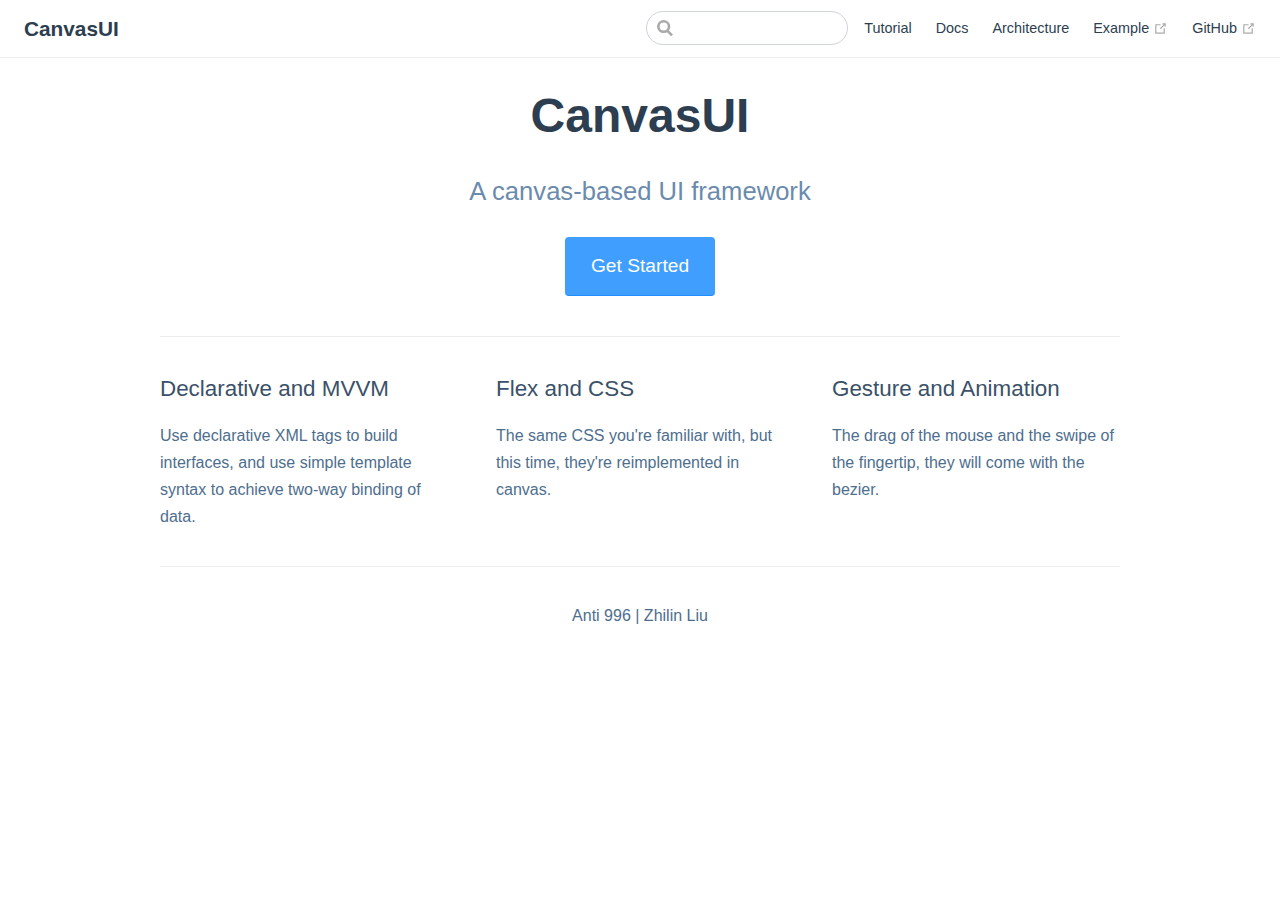
==== commit de3b6e29: "API Docs" ====
--- a/index.html
+++ b/index.html
@@ -8,12 +8,14 @@
     
     <meta name="description" content="A canvas-based UI framework">
     
-    <link rel="preload" href="/assets/css/0.styles.68cac97d.css" as="style"><link rel="preload" href="/assets/js/app.1a27c550.js" as="script"><link rel="preload" href="/assets/js/2.1fdbdfe2.js" as="script"><link rel="preload" href="/assets/js/7.fabf9ad3.js" as="script"><link rel="prefetch" href="/assets/js/3.8dc8bec0.js"><link rel="prefetch" href="/assets/js/4.f2395b78.js"><link rel="prefetch" href="/assets/js/5.ec38914c.js"><link rel="prefetch" href="/assets/js/6.1f639627.js"><link rel="prefetch" href="/assets/js/8.9f7fbe34.js"><link rel="prefetch" href="/assets/js/9.e9fbf378.js">
+    <link rel="preload" href="/assets/css/0.styles.68cac97d.css" as="style"><link rel="preload" href="/assets/js/app.586172ad.js" as="script"><link rel="preload" href="/assets/js/2.1fdbdfe2.js" as="script"><link rel="preload" href="/assets/js/7.9c7c0683.js" as="script"><link rel="prefetch" href="/assets/js/10.3eb3dbbf.js"><link rel="prefetch" href="/assets/js/3.bd73de61.js"><link rel="prefetch" href="/assets/js/4.f2395b78.js"><link rel="prefetch" href="/assets/js/5.ec38914c.js"><link rel="prefetch" href="/assets/js/6.1f639627.js"><link rel="prefetch" href="/assets/js/8.52e0273a.js"><link rel="prefetch" href="/assets/js/9.1ac0b45a.js">
     <link rel="stylesheet" href="/assets/css/0.styles.68cac97d.css">
   </head>
   <body>
     <div id="app" data-server-rendered="true"><div class="theme-container no-sidebar"><header class="navbar"><div class="sidebar-button"><svg xmlns="http://www.w3.org/2000/svg" aria-hidden="true" role="img" viewBox="0 0 448 512" class="icon"><path fill="currentColor" d="M436 124H12c-6.627 0-12-5.373-12-12V80c0-6.627 5.373-12 12-12h424c6.627 0 12 5.373 12 12v32c0 6.627-5.373 12-12 12zm0 160H12c-6.627 0-12-5.373-12-12v-32c0-6.627 5.373-12 12-12h424c6.627 0 12 5.373 12 12v32c0 6.627-5.373 12-12 12zm0 160H12c-6.627 0-12-5.373-12-12v-32c0-6.627 5.373-12 12-12h424c6.627 0 12 5.373 12 12v32c0 6.627-5.373 12-12 12z"></path></svg></div> <a href="/" aria-current="page" class="home-link router-link-exact-active router-link-active"><!----> <span class="site-name">CanvasUI</span></a> <div class="links"><div class="search-box"><input aria-label="Search" autocomplete="off" spellcheck="false" value=""> <!----></div> <nav class="nav-links can-hide"><div class="nav-item"><a href="/tutorial/" class="nav-link">
     Tutorial
+  </a></div><div class="nav-item"><a href="/docs/" class="nav-link">
+    Docs
   </a></div><div class="nav-item"><a href="/architecture/" class="nav-link">
     Architecture
   </a></div><div class="nav-item"><a href="/example/" target="_blank" rel="noopener noreferrer" class="nav-link external">
@@ -22,6 +24,8 @@
     GitHub
     <span><svg xmlns="http://www.w3.org/2000/svg" aria-hidden="true" focusable="false" x="0px" y="0px" viewBox="0 0 100 100" width="15" height="15" class="icon outbound"><path fill="currentColor" d="M18.8,85.1h56l0,0c2.2,0,4-1.8,4-4v-32h-8v28h-48v-48h28v-8h-32l0,0c-2.2,0-4,1.8-4,4v56C14.8,83.3,16.6,85.1,18.8,85.1z"></path> <polygon fill="currentColor" points="45.7,48.7 51.3,54.3 77.2,28.5 77.2,37.2 85.2,37.2 85.2,14.9 62.8,14.9 62.8,22.9 71.5,22.9"></polygon></svg> <span class="sr-only">(opens new window)</span></span></a></div> <!----></nav></div></header> <div class="sidebar-mask"></div> <aside class="sidebar"><nav class="nav-links"><div class="nav-item"><a href="/tutorial/" class="nav-link">
     Tutorial
+  </a></div><div class="nav-item"><a href="/docs/" class="nav-link">
+    Docs
   </a></div><div class="nav-item"><a href="/architecture/" class="nav-link">
     Architecture
   </a></div><div class="nav-item"><a href="/example/" target="_blank" rel="noopener noreferrer" class="nav-link external">
@@ -37,6 +41,6 @@
   </a></p></header> <div class="features"><div class="feature"><h2>Declarative and MVVM</h2> <p>Use declarative XML tags to build interfaces, and use simple template syntax to achieve two-way binding of data.</p></div><div class="feature"><h2>Flex and CSS</h2> <p>The same CSS you're familiar with, but this time, they're reimplemented in canvas.</p></div><div class="feature"><h2>Gesture and Animation</h2> <p>The drag of the mouse and the swipe of the fingertip, they will come with the bezier.</p></div></div> <div class="theme-default-content custom content__default"></div> <div class="footer">
       Anti 996 | Zhilin Liu
     </div></main></div><div class="global-ui"></div></div>
-    <script src="/assets/js/app.1a27c550.js" defer></script><script src="/assets/js/2.1fdbdfe2.js" defer></script><script src="/assets/js/7.fabf9ad3.js" defer></script>
+    <script src="/assets/js/app.586172ad.js" defer></script><script src="/assets/js/2.1fdbdfe2.js" defer></script><script src="/assets/js/7.9c7c0683.js" defer></script>
   </body>
 </html>
